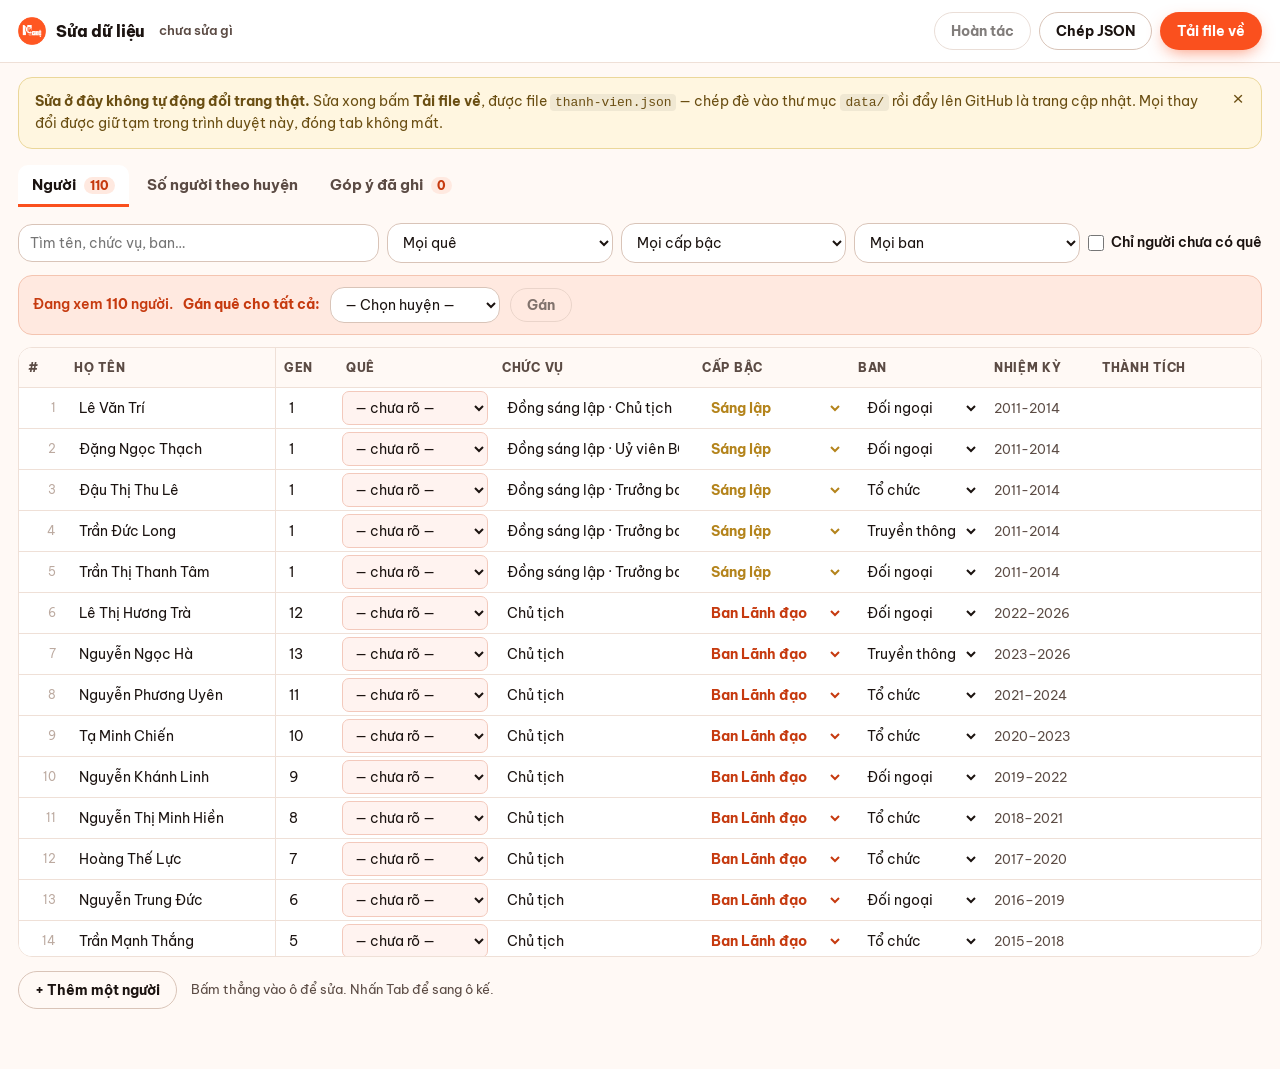
==== admin.html @ afedc141 "Bản đồ: bỏ Bảng vàng và hộp rê chuột, thêm trang sửa dữ liệu và chế độ góp ý - ban-do: chỉ còn bản đ" ====
<!DOCTYPE html>
<html lang="vi">
<head>
<meta charset="utf-8">
<meta name="viewport" content="width=device-width, initial-scale=1">
<meta name="robots" content="noindex, nofollow">
<title>Sửa dữ liệu — 37FTU</title>
<link rel="icon" href="assets/logo.png">
<link rel="preconnect" href="https://fonts.googleapis.com">
<link rel="preconnect" href="https://fonts.gstatic.com" crossorigin>
<link href="https://fonts.googleapis.com/css2?family=Be+Vietnam+Pro:wght@400;500;600;700;800&family=Bricolage+Grotesque:opsz,wght@12..96,600;12..96,800&display=swap" rel="stylesheet">
<link rel="stylesheet" href="styles.css">
<link rel="stylesheet" href="admin.css">
</head>
<body class="ad-body">

<header class="ad-dinh">
  <div class="ad-dinh-trai">
    <a class="hieu" href="ban-do.html"><img src="assets/logo.png" alt="">Sửa dữ liệu</a>
    <span class="ad-trang-thai" id="trang-thai">đang nạp…</span>
  </div>
  <div class="ad-dinh-phai">
    <button class="nut nut-vien" id="nut-hoan" type="button" disabled>Hoàn tác</button>
    <button class="nut nut-vien" id="nut-chep" type="button">Chép JSON</button>
    <button class="nut nut-chinh" id="nut-tai" type="button">Tải file về</button>
  </div>
</header>

<div class="ad-nhac" id="ad-nhac">
  <b>Sửa ở đây không tự động đổi trang thật.</b>
  Sửa xong bấm <b>Tải file về</b>, được file <code>thanh-vien.json</code> — chép đè vào
  thư mục <code>data/</code> rồi đẩy lên GitHub là trang cập nhật.
  Mọi thay đổi được giữ tạm trong trình duyệt này, đóng tab không mất.
  <button class="ad-nhac-dong" id="an-nhac" type="button" aria-label="Đóng">×</button>
</div>

<nav class="ad-tab" role="tablist">
  <button role="tab" aria-selected="true" data-tab="nguoi">Người <span class="ad-dem" id="dem-nguoi">0</span></button>
  <button role="tab" aria-selected="false" data-tab="huyen">Số người theo huyện</button>
  <button role="tab" aria-selected="false" data-tab="gopy">Góp ý đã ghi <span class="ad-dem" id="dem-gopy">0</span></button>
</nav>

<!-- ============================ NGƯỜI ============================ -->
<main class="ad-vung" id="tab-nguoi">

  <div class="ad-loc">
    <input id="loc-tim" type="search" placeholder="Tìm tên, chức vụ, ban…" aria-label="Tìm người">
    <select id="loc-que" aria-label="Lọc theo quê"><option value="">Mọi quê</option></select>
    <select id="loc-nhom" aria-label="Lọc theo cấp bậc"><option value="">Mọi cấp bậc</option></select>
    <select id="loc-ban" aria-label="Lọc theo ban"><option value="">Mọi ban</option></select>
    <label class="ad-hop"><input type="checkbox" id="loc-thieu-que"> Chỉ người chưa có quê</label>
  </div>

  <!-- Gán quê hàng loạt: 429 người mà bấm từng ô thì ngồi cả buổi -->
  <div class="ad-hangloat" id="hang-loat" hidden>
    <span>Đang xem <b id="hl-so">0</b> người.</span>
    <label for="hl-que">Gán quê cho tất cả:</label>
    <select id="hl-que"><option value="">— Chọn huyện —</option></select>
    <button class="nut nut-vien" id="hl-lam" type="button" disabled>Gán</button>
  </div>

  <div class="ad-bang-boc">
    <table class="ad-bang" id="bang-nguoi">
      <thead>
        <tr>
          <th class="c-stt">#</th>
          <th class="c-ten">Họ tên</th>
          <th class="c-gen">Gen</th>
          <th class="c-que">Quê</th>
          <th class="c-cv">Chức vụ</th>
          <th class="c-nhom">Cấp bậc</th>
          <th class="c-ban">Ban</th>
          <th class="c-nk">Nhiệm kỳ</th>
          <th class="c-tt">Thành tích</th>
          <th class="c-ln">Lời nhắn</th>
          <th class="c-lh">Link Facebook</th>
          <th class="c-xoa"></th>
        </tr>
      </thead>
      <tbody id="than-nguoi"></tbody>
    </table>
    <p class="ad-trong" id="nguoi-trong" hidden>Không có ai khớp bộ lọc.</p>
  </div>

  <div class="ad-duoi">
    <button class="nut nut-vien" id="them-nguoi" type="button">+ Thêm một người</button>
    <span class="ad-ghi">Bấm thẳng vào ô để sửa. Nhấn Tab để sang ô kế.</span>
  </div>
</main>

<!-- ============================ HUYỆN ============================ -->
<main class="ad-vung" id="tab-huyen" hidden>
  <div class="ad-nhac ad-nhac-nho">
    Cột <b>Tự đếm</b> = người có quê đó trong bảng Người, cộng thành viên thường không nêu
    tên mà <code>tools/tu-sheet.py</code> đã đếm từ sheet. Cột <b>Ghi đè</b> để khi CLB biết
    tổng số thật lớn hơn — ví dụ có 34 người Yên Thành nhưng sheet mới có 8.
    Để trống thì bản đồ lấy số tự đếm.
  </div>
  <div class="ad-bang-boc">
    <table class="ad-bang ad-bang-hep">
      <thead>
        <tr><th>Huyện, thành, thị</th><th class="c-so">Tự đếm</th><th class="c-so">Ghi đè</th><th class="c-so">Bản đồ hiện</th></tr>
      </thead>
      <tbody id="than-huyen"></tbody>
    </table>
  </div>
</main>

<!-- ============================ GÓP Ý ============================ -->
<main class="ad-vung" id="tab-gopy" hidden>
  <div class="ad-nhac ad-nhac-nho">
    Mở bất kỳ trang nào với đuôi <code>?gopy=1</code> — ví dụ
    <a href="ban-do.html?gopy=1" target="_blank" rel="noopener"><code>ban-do.html?gopy=1</code></a> —
    rồi bấm vào đúng khối nội dung muốn sửa để ghi chú thẳng vào đó.
    Ghi chú gom hết về đây. Bấm <b>Chép tất cả</b> rồi dán vào khung chat là xong.
  </div>
  <div class="ad-duoi" style="margin:0 0 14px">
    <button class="nut nut-chinh" id="gy-chep" type="button">Chép tất cả góp ý</button>
    <button class="nut nut-vien" id="gy-xoa" type="button">Xoá hết</button>
  </div>
  <div id="gy-ds" class="gy-ds"></div>
  <p class="ad-trong" id="gy-trong">Chưa có góp ý nào.</p>
</main>

<div class="ad-bao" id="ad-bao" hidden></div>

<script src="config.js"></script>
<script src="gop-y.js"></script>
<script src="admin.js"></script>
</body>
</html>
---- styles.css ----
/* 37FTU — Tuyển thành viên Gen 16 | nhận diện: cam #FA501E */
:root{
  color-scheme: light;
  --cam:#FA501E; --cam-dam:#C63A0F; --cam-nhat:#FFE9E0;
  --muc:#1B1310; --muc-nhat:#5B4B44;
  --giay:#FFF9F5; --trang:#FFFFFF;
  --vien:#EFE0D7; --vien-dam:#D9C4B8;
  --r:14px; --r-lon:24px;
  --bong:0 1px 2px rgba(27,19,16,.04), 0 8px 24px -12px rgba(27,19,16,.18);
  --font:'Be Vietnam Pro',system-ui,-apple-system,'Segoe UI',sans-serif;
  --font-tieu-de:'Bricolage Grotesque',var(--font);
}
*,*::before,*::after{box-sizing:border-box}
/* thuộc tính hidden phải thắng mọi display trong CSS, nếu không thì
   những khối đặt display:grid/flex sẽ không ẩn đi được */
[hidden]{display:none!important}
html{scroll-behavior:smooth;-webkit-text-size-adjust:100%}
body{
  margin:0;font-family:var(--font);color:var(--muc);background:var(--giay);
  font-size:16.5px;line-height:1.65;-webkit-font-smoothing:antialiased;
}
img{max-width:100%;display:block}
a{color:inherit}
h1,h2,h3,h4{font-family:var(--font-tieu-de);font-weight:800;line-height:1.1;letter-spacing:-.02em;margin:0}
h2{font-size:clamp(1.75rem,4.2vw,2.9rem)}
h3{font-size:1.2rem;letter-spacing:-.01em}
p{margin:0 0 1em}
.khung{width:min(1140px,100% - 32px);margin-inline:auto}
.hep{width:min(760px,100% - 32px);margin-inline:auto}
section{padding:clamp(56px,8vw,104px) 0}
.nhan{
  display:inline-flex;align-items:center;gap:8px;font-size:.78rem;font-weight:700;
  text-transform:uppercase;letter-spacing:.14em;color:var(--cam-dam);margin-bottom:14px;
}
.nhan::before{content:"";width:22px;height:2px;background:var(--cam);border-radius:2px}
.dan-de{color:var(--muc-nhat);font-size:1.05rem;max-width:62ch}

/* ---------- Nút ---------- */
.nut{
  display:inline-flex;align-items:center;justify-content:center;gap:10px;
  padding:14px 26px;border-radius:999px;border:1.5px solid transparent;
  font-family:var(--font);font-size:1rem;font-weight:700;text-decoration:none;cursor:pointer;
  transition:transform .15s ease, box-shadow .15s ease, background .15s ease;
}
.nut-chinh{background:var(--cam);color:#fff;box-shadow:0 6px 18px -6px rgba(250,80,30,.7)}
.nut-chinh:hover{transform:translateY(-2px);box-shadow:0 12px 26px -8px rgba(250,80,30,.75)}
.nut-vien{background:transparent;color:var(--muc);border-color:var(--vien-dam)}
.nut-vien:hover{border-color:var(--cam);color:var(--cam-dam)}
.nut[disabled]{opacity:.55;cursor:not-allowed;transform:none!important}

/* ---------- Thanh điều hướng ---------- */
.dinh{
  position:sticky;top:0;z-index:50;background:rgba(255,249,245,.88);
  backdrop-filter:blur(12px);border-bottom:1px solid var(--vien);
}
.dinh .khung{display:flex;align-items:center;gap:20px;height:64px}
.hieu{display:flex;align-items:center;gap:10px;text-decoration:none;font-weight:800;letter-spacing:-.01em}
.hieu img{width:34px;height:34px;object-fit:contain}
.menu{display:none;gap:26px;margin-left:auto;font-size:.95rem;font-weight:600}
.menu a{text-decoration:none;color:var(--muc-nhat)}
.menu a:hover{color:var(--cam-dam)}
.dinh .nut{padding:10px 20px;font-size:.92rem;margin-left:auto}
.menu + .nut{margin-left:0}
@media(min-width:900px){.menu{display:flex}}

/* ---------- Hero ---------- */
.hero{position:relative;overflow:hidden;background:var(--muc);color:#fff;isolation:isolate}
.hero img.nen{
  position:absolute;inset:0;width:100%;height:100%;object-fit:cover;
  opacity:.42;z-index:-2;filter:saturate(1.05)
}
.hero::after{
  content:"";position:absolute;inset:0;z-index:-1;
  background:linear-gradient(175deg,rgba(27,19,16,.55) 0%,rgba(27,19,16,.72) 55%,rgba(198,58,15,.88) 100%);
}
.hero .khung{padding:clamp(64px,11vw,132px) 0 clamp(48px,7vw,84px)}
.hero h1{font-size:clamp(2.6rem,9vw,5.4rem);max-width:15ch}
.hero .phu{color:rgba(255,255,255,.86);max-width:56ch;margin-top:18px;font-size:clamp(1rem,2.2vw,1.15rem)}
.the-he-chip{
  display:inline-flex;align-items:center;gap:10px;padding:8px 16px;border-radius:999px;
  background:rgba(255,255,255,.12);border:1px solid rgba(255,255,255,.22);
  font-size:.85rem;font-weight:700;letter-spacing:.08em;text-transform:uppercase;margin-bottom:22px;
}
.cham{width:8px;height:8px;border-radius:50%;background:#7BE495;box-shadow:0 0 0 0 rgba(123,228,149,.7);animation:tho 2s infinite}
@keyframes tho{70%{box-shadow:0 0 0 9px rgba(123,228,149,0)}100%{box-shadow:0 0 0 0 rgba(123,228,149,0)}}
.hero-nut{display:flex;flex-wrap:wrap;gap:12px;margin-top:30px}
.hero .nut-vien{color:#fff;border-color:rgba(255,255,255,.4)}
.hero .nut-vien:hover{border-color:#fff;color:#fff;background:rgba(255,255,255,.08)}

/* ---------- Đếm ngược ---------- */
.dem-nguoc{display:flex;gap:10px;margin-top:34px;flex-wrap:wrap}
.o-dem{
  min-width:74px;padding:12px 8px;text-align:center;border-radius:var(--r);
  background:rgba(255,255,255,.1);border:1px solid rgba(255,255,255,.18);
}
.o-dem b{display:block;font-family:var(--font-tieu-de);font-size:1.9rem;line-height:1;font-variant-numeric:tabular-nums}
.o-dem span{font-size:.7rem;text-transform:uppercase;letter-spacing:.1em;opacity:.75}
.dem-chu{font-size:.85rem;opacity:.8;margin-top:10px}

/* ---------- Dải số liệu ---------- */
.so-lieu{background:var(--muc);color:#fff;padding:0}
.so-lieu .khung{display:grid;grid-template-columns:repeat(2,1fr);gap:1px;background:rgba(255,255,255,.12);
  border-radius:var(--r-lon);overflow:hidden;transform:translateY(-38px);box-shadow:var(--bong)}
.so-lieu div{background:var(--muc);padding:24px 18px;text-align:center}
.so-lieu b{display:block;font-family:var(--font-tieu-de);font-size:clamp(1.8rem,5vw,2.6rem);color:var(--cam)}
.so-lieu span{font-size:.82rem;color:rgba(255,255,255,.7)}
@media(min-width:760px){.so-lieu .khung{grid-template-columns:repeat(4,1fr)}}

/* ---------- Thẻ ---------- */
.the{
  background:var(--trang);border:1px solid var(--vien);border-radius:var(--r-lon);
  padding:26px;box-shadow:var(--bong);
}
.luoi{display:grid;gap:18px}
@media(min-width:700px){.luoi-2{grid-template-columns:repeat(2,1fr)}}
@media(min-width:900px){.luoi-3{grid-template-columns:repeat(3,1fr)}.luoi-4{grid-template-columns:repeat(4,1fr)}}

.gia-tri .the{position:relative;padding-top:30px}
.gia-tri .the::before{
  content:attr(data-so);position:absolute;top:18px;right:22px;
  font-family:var(--font-tieu-de);font-size:2.6rem;color:var(--cam-nhat);line-height:1
}
.gia-tri h3{margin-bottom:8px}
.gia-tri p{color:var(--muc-nhat);font-size:.95rem;margin:0}

.bon-t{display:grid;gap:12px;margin-top:28px}
@media(min-width:700px){.bon-t{grid-template-columns:repeat(4,1fr)}}
.bon-t div{border-left:3px solid var(--cam);padding:4px 0 4px 14px}
.bon-t b{display:block;font-family:var(--font-tieu-de);font-size:1.1rem}
.bon-t span{font-size:.9rem;color:var(--muc-nhat)}

/* ---------- Các ban ---------- */
.ban{display:flex;flex-direction:column;gap:14px}
.ban .biet-danh{font-size:.8rem;font-weight:700;letter-spacing:.1em;text-transform:uppercase;color:var(--cam-dam)}
.ban h3{font-size:1.45rem}
.ban .tom-tat{font-weight:600;color:var(--muc);margin:0}
.ban p{font-size:.95rem;color:var(--muc-nhat);margin:0}
.ban ul{margin:0;padding-left:18px;font-size:.93rem;color:var(--muc-nhat)}
.ban ul li{margin-bottom:4px}
.ban .hop-voi{
  margin-top:auto;padding:12px 14px;background:var(--cam-nhat);border-radius:var(--r);
  font-size:.9rem;font-weight:600;color:var(--cam-dam)
}

/* ---------- Lộ trình ---------- */
.lo-trinh{display:grid;gap:0}
.buoc{display:grid;grid-template-columns:auto 1fr;gap:20px;padding-bottom:30px;position:relative}
.buoc::before{content:"";position:absolute;left:21px;top:46px;bottom:-4px;width:2px;background:var(--vien-dam)}
.buoc:last-child::before{display:none}
.buoc .so{
  width:44px;height:44px;border-radius:50%;display:grid;place-items:center;
  background:var(--cam);color:#fff;font-family:var(--font-tieu-de);font-size:1.1rem;
  box-shadow:0 0 0 6px var(--giay);z-index:1
}
.buoc .khi{font-size:.85rem;font-weight:700;color:var(--cam-dam);letter-spacing:.02em}
.buoc h3{margin:2px 0 6px}
.buoc p{font-size:.95rem;color:var(--muc-nhat);margin:0}

/* ---------- Nhận được ---------- */
.nhan-duoc{background:var(--muc);color:#fff}
.nhan-duoc h2{color:#fff}
.nhan-duoc .nhan{color:#FFB499}
.nhan-duoc .dan-de{color:rgba(255,255,255,.72)}
.nhan-duoc .the{background:rgba(255,255,255,.05);border-color:rgba(255,255,255,.14);box-shadow:none}
.nhan-duoc .the h3{color:#fff}
.nhan-duoc .the p{color:rgba(255,255,255,.72);font-size:.95rem;margin:8px 0 0}

/* ---------- Ảnh ---------- */
.anh-luoi{display:grid;grid-template-columns:repeat(2,1fr);gap:10px;margin-top:8px}
.anh-luoi img{width:100%;height:100%;object-fit:cover;border-radius:var(--r);aspect-ratio:4/3}
.anh-luoi a:first-child{grid-column:span 2}
.anh-luoi a:first-child img{aspect-ratio:16/9}
@media(min-width:760px){
  .anh-luoi{grid-template-columns:repeat(3,1fr)}
  .anh-luoi a:first-child{grid-column:span 2;grid-row:span 2}
  .anh-luoi a:first-child img{aspect-ratio:auto;height:100%}
}

/* ---------- FAQ ---------- */
details{border-bottom:1px solid var(--vien);padding:4px 0}
details summary{cursor:pointer;list-style:none;padding:16px 36px 16px 0;font-weight:700;position:relative}
details summary::-webkit-details-marker{display:none}
details summary::after{
  content:"+";position:absolute;right:6px;top:50%;transform:translateY(-50%);
  font-size:1.5rem;color:var(--cam);font-weight:400;line-height:1
}
details[open] summary::after{content:"–"}
details p{color:var(--muc-nhat);font-size:.96rem;padding-right:36px}

/* ---------- Biểu mẫu ---------- */
.form-vung{background:var(--cam-nhat)}
.form-hop{background:var(--trang);border:1px solid var(--vien);border-radius:var(--r-lon);padding:clamp(22px,4vw,40px);box-shadow:var(--bong)}
.hang{display:grid;gap:16px;margin-bottom:16px}
@media(min-width:640px){.hang-2{grid-template-columns:1fr 1fr}.hang-3{grid-template-columns:repeat(3,1fr)}}
label{display:block;font-size:.88rem;font-weight:700;margin-bottom:6px}
label .sao{color:var(--cam)}
input,select,textarea{
  width:100%;padding:12px 14px;border:1.5px solid var(--vien-dam);border-radius:var(--r);
  font-family:var(--font);font-size:1rem;background:var(--trang);color:var(--muc);
}
input:focus,select:focus,textarea:focus{outline:none;border-color:var(--cam);box-shadow:0 0 0 3px rgba(250,80,30,.14)}
textarea{min-height:120px;resize:vertical}
.goi-y{font-size:.8rem;color:var(--muc-nhat);margin-top:5px}
.loi{font-size:.82rem;color:#C0341B;margin-top:5px;display:none;font-weight:600}
.co-loi input,.co-loi select,.co-loi textarea{border-color:#C0341B}
.co-loi .loi{display:block}
.dong-y{display:flex;gap:12px;align-items:flex-start;font-size:.9rem;font-weight:500;color:var(--muc-nhat)}
.dong-y input{width:20px;height:20px;flex:none;margin-top:2px;accent-color:var(--cam)}
.thong-bao{padding:14px 16px;border-radius:var(--r);font-size:.92rem;margin-bottom:18px;font-weight:600}
.tb-cho{background:#FFF4CC;border:1px solid #E8C55A;color:#7A5A00}
.tb-loi{background:#FDE8E4;border:1px solid #E9A392;color:#9B2C12}
.xong{text-align:center;padding:26px 10px}
.xong .dau{width:72px;height:72px;border-radius:50%;background:var(--cam);color:#fff;display:grid;place-items:center;margin:0 auto 18px;font-size:2rem}
.xong h3{font-size:1.6rem;margin-bottom:10px}

/* ---------- Chân trang ---------- */
footer{background:var(--muc);color:rgba(255,255,255,.7);padding:52px 0 34px;font-size:.92rem}
footer .khung{display:grid;gap:26px}
footer a{color:#fff;text-decoration:none;border-bottom:1px solid rgba(255,255,255,.3)}
footer .ten{font-family:var(--font-tieu-de);font-size:1.15rem;color:#fff;margin-bottom:6px}
@media(min-width:760px){footer .khung{grid-template-columns:1.4fr 1fr 1fr}}

.an{position:absolute;width:1px;height:1px;overflow:hidden;clip:rect(0 0 0 0);white-space:nowrap}

/* ---------- Sân chơi: đường dẫn sang các sản phẩm khác ---------- */
.sc-luoi{display:grid;gap:14px;margin-top:26px}
@media(min-width:680px){.sc-luoi{grid-template-columns:repeat(2,1fr)}}
@media(min-width:1040px){.sc-luoi{grid-template-columns:repeat(4,1fr)}}
.sc{padding:22px 20px;text-decoration:none;display:flex;flex-direction:column;gap:8px;
  transition:transform .15s ease,border-color .15s ease}
.sc:hover{transform:translateY(-3px);border-color:var(--cam)}
.sc-hinh{font-size:1.9rem;line-height:1}
.sc h3{font-size:1.15rem}
.sc p{font-size:.92rem;color:var(--muc-nhat);margin:0}
.sc-di{margin-top:auto;padding-top:10px;font-size:.88rem;font-weight:700;color:var(--cam-dam)}

/* =====================================================================
   HIỆU ỨNG (hieu-ung.js gắn các lớp này vào)
   Lưu ý: KHÔNG được ẩn sẵn bằng CSS. Lớp .hd chỉ do JS thêm vào, nên
   máy nào chặn JS thì nội dung vẫn hiện bình thường.
   ===================================================================== */
.hd{
  opacity:0;transform:translateY(18px);
  transition:opacity .55s cubic-bezier(.22,.8,.3,1), transform .55s cubic-bezier(.22,.8,.3,1);
  will-change:opacity,transform;
}
.hd-vao{opacity:1;transform:none}

/* Thanh trên cùng: phẳng khi ở đỉnh, có bóng khi đã cuộn */
.dinh{transition:box-shadow .25s ease, background-color .25s ease, border-color .25s ease}
.dinh-cuon{box-shadow:0 10px 30px -18px rgba(0,0,0,.4)}

/* Thẻ nổi lên khi rê chuột — chỉ ở máy thật sự có chuột */
@media (hover:hover){
  .the,.sc{transition:transform .22s cubic-bezier(.22,.9,.3,1), box-shadow .22s ease, border-color .22s ease}
  .the:hover,.sc:hover{transform:translateY(-3px)}
}

/* Ai bật giảm chuyển động thì tắt sạch, kể cả khi JS đã kịp gắn lớp */
@media (prefers-reduced-motion: reduce){
  .hd,.hd-vao{opacity:1;transform:none;transition:none}
  .the:hover,.sc:hover{transform:none}
}

/* =====================================================================
   CHẾ ĐỘ GÓP Ý (gop-y.js) — chỉ bật khi địa chỉ có ?gopy=1
   ===================================================================== */
.gy-bat .gy-khoi{position:relative;cursor:crosshair}
.gy-bat .gy-khoi:hover{outline:2px dashed var(--cam);outline-offset:3px}
.gy-bat .gy-khoi.gy-dang-chon{outline:2px solid var(--cam);outline-offset:3px}
.gy-bat .gy-khoi:hover::after{
  content:'✎ góp ý';position:absolute;top:4px;right:4px;z-index:9;
  background:var(--cam);color:#fff;font-family:var(--font);font-size:.7rem;font-weight:800;
  letter-spacing:.05em;padding:3px 9px;border-radius:99px;pointer-events:none
}

.gy-form{
  margin:10px auto;width:min(520px,100% - 24px);z-index:40;position:relative;
  background:var(--trang);border:2px solid var(--cam);border-radius:var(--r);
  padding:14px 16px;box-shadow:0 18px 44px -18px rgba(0,0,0,.45);text-align:left
}
.gy-form-dau{font-size:.8rem;color:var(--muc-nhat);margin-bottom:8px}
.gy-form-dau b{color:var(--cam-dam)}
.gy-form textarea{
  width:100%;margin:0;padding:10px 12px;font-family:var(--font);font-size:.95rem;
  border:1px solid var(--vien-dam);border-radius:10px;resize:vertical;color:var(--muc);background:var(--trang)
}
.gy-form textarea:focus{border-color:var(--cam);outline:none;box-shadow:0 0 0 3px rgba(250,80,30,.13)}
.gy-form-nut{display:flex;gap:8px;margin-top:10px}
.gy-form-nut .nut{padding:8px 16px;font-size:.86rem}

.gy-bang{
  position:fixed;right:16px;bottom:16px;z-index:50;width:min(310px,calc(100vw - 32px));
  background:var(--trang);border:1px solid var(--vien-dam);border-radius:var(--r-lon);
  padding:15px 16px;box-shadow:0 22px 50px -20px rgba(0,0,0,.5);text-align:left
}
.gy-bang-dau{display:flex;align-items:baseline;justify-content:space-between;gap:10px}
.gy-bang-dau b{font-family:var(--font-tieu-de);font-size:1.02rem;color:var(--muc)}
.gy-bang-so{font-size:.78rem;font-weight:700;color:var(--cam-dam)}
.gy-bang-chu{font-size:.8rem;color:var(--muc-nhat);margin:6px 0 0;line-height:1.5}
.gy-bang ol{list-style:none;margin:10px 0 0;padding:0;display:grid;gap:6px;max-height:150px;overflow:auto}
.gy-bang li{font-size:.78rem;color:var(--muc-nhat);line-height:1.4;
  border-left:2px solid var(--cam-nhat);padding-left:8px}
.gy-bang li b{display:block;color:var(--muc);font-size:.76rem}
.gy-bang-nut{display:flex;gap:6px;flex-wrap:wrap;margin-top:12px}
.gy-bang-nut .nut{padding:7px 12px;font-size:.8rem;flex:1 1 auto;text-align:center}

@media print{ .gy-bang,.gy-form{display:none} }
---- admin.css ----
/* =====================================================================
   TRANG SỬA DỮ LIỆU — 37FTU
   Bảng rộng, chữ nhỏ, ưu tiên nhìn được nhiều dòng một lúc. Đây là chỗ
   làm việc chứ không phải trang để khoe, nên bỏ hết mọi thứ hoa hoè.
   ===================================================================== */
.ad-body{background:var(--giay);min-height:100vh;padding-bottom:60px}

/* ---------- Thanh trên ---------- */
.ad-dinh{
  position:sticky;top:0;z-index:20;display:flex;flex-wrap:wrap;gap:12px;
  align-items:center;justify-content:space-between;
  padding:12px 18px;background:var(--trang);border-bottom:1px solid var(--vien);
}
.ad-dinh-trai{display:flex;align-items:center;gap:14px;flex-wrap:wrap}
.ad-dinh .hieu{font-size:1rem}
.ad-dinh .hieu img{width:28px;height:28px}
.ad-dinh-phai{display:flex;gap:8px;flex-wrap:wrap}
.ad-dinh-phai .nut{padding:9px 16px;font-size:.88rem}
.ad-trang-thai{font-size:.82rem;color:var(--muc-nhat);font-weight:600}
.ad-trang-thai.co-doi{color:var(--cam-dam)}
.ad-trang-thai.co-doi::before{content:'● '}

/* ---------- Dải nhắc ---------- */
.ad-nhac{
  position:relative;margin:14px 18px 0;padding:13px 40px 13px 16px;
  background:#FFF6E0;border:1px solid #EBD79A;border-radius:var(--r);
  font-size:.88rem;line-height:1.55;color:#6A4E12;
}
.ad-nhac code{background:rgba(0,0,0,.06);padding:1px 5px;border-radius:4px;font-size:.92em}
.ad-nhac a{color:#6A4E12}
.ad-nhac-nho{margin:0 0 14px;font-size:.85rem}
.ad-nhac-dong{
  position:absolute;top:8px;right:10px;width:26px;height:26px;border-radius:50%;
  border:0;background:transparent;cursor:pointer;font-size:1.2rem;line-height:1;color:#6A4E12
}
.ad-nhac-dong:hover{background:rgba(0,0,0,.08)}

/* ---------- Tab ---------- */
.ad-tab{display:flex;gap:4px;padding:16px 18px 0;flex-wrap:wrap}
.ad-tab button{
  border:0;background:transparent;cursor:pointer;font-family:var(--font);
  font-size:.95rem;font-weight:700;color:var(--muc-nhat);
  padding:10px 14px;border-radius:10px 10px 0 0;border-bottom:3px solid transparent;
}
.ad-tab button:hover{color:var(--muc);background:rgba(0,0,0,.03)}
.ad-tab button[aria-selected="true"]{color:var(--muc);border-bottom-color:var(--cam);background:var(--trang)}
.ad-dem{
  display:inline-block;min-width:20px;padding:1px 6px;margin-left:5px;border-radius:99px;
  background:var(--cam-nhat);color:var(--cam-dam);font-size:.75rem;font-weight:800
}

.ad-vung{padding:16px 18px 0}

/* ---------- Bộ lọc ---------- */
.ad-loc{display:grid;gap:8px;margin-bottom:12px}
@media(min-width:900px){.ad-loc{grid-template-columns:1.6fr 1fr 1fr 1fr auto;align-items:center}}
.ad-loc input,.ad-loc select{padding:9px 11px;font-size:.9rem;margin:0}
.ad-hop{display:flex;align-items:center;gap:7px;font-size:.88rem;font-weight:600;white-space:nowrap;margin:0}
.ad-hop input{width:16px;height:16px;margin:0}

/* ---------- Gán hàng loạt ---------- */
.ad-hangloat{
  display:flex;flex-wrap:wrap;gap:10px;align-items:center;margin-bottom:12px;
  padding:11px 14px;background:var(--cam-nhat);border:1px solid #F4C4B0;border-radius:var(--r);
  font-size:.88rem;font-weight:600;color:var(--cam-dam);
}
.ad-hangloat select{width:auto;min-width:170px;padding:7px 10px;font-size:.88rem;margin:0}
.ad-hangloat label{margin:0;font-size:.88rem}
.ad-hangloat .nut{padding:7px 16px;font-size:.85rem}

/* ---------- Bảng ---------- */
.ad-bang-boc{
  background:var(--trang);border:1px solid var(--vien);border-radius:var(--r);
  overflow:auto;max-height:calc(100vh - 290px);
}
.ad-bang{width:100%;border-collapse:separate;border-spacing:0;font-size:.88rem;
  table-layout:fixed;min-width:1634px}
.ad-bang-hep{min-width:520px;table-layout:auto}
.ad-bang th{
  position:sticky;top:0;z-index:2;background:var(--giay);text-align:left;
  padding:10px 9px;font-size:.73rem;font-weight:800;letter-spacing:.06em;text-transform:uppercase;
  color:var(--muc-nhat);border-bottom:1px solid var(--vien);white-space:nowrap;
}
.ad-bang td{padding:3px 5px;border-bottom:1px solid var(--vien);vertical-align:middle}
.ad-bang tr:last-child td{border-bottom:0}
.ad-bang tbody tr:hover{background:#FFFCFA}
.ad-bang tr.vua-sua{background:var(--cam-nhat)}

/* Ô sửa: trông như chữ thường, chỉ hiện khung khi chạm vào */
.ad-bang input[type="text"],.ad-bang input[type="number"],.ad-bang input[type="url"],.ad-bang select{
  width:100%;margin:0;padding:6px 8px;font-size:.88rem;font-family:var(--font);
  border:1px solid transparent;border-radius:7px;background:transparent;color:var(--muc);
}
.ad-bang input:hover,.ad-bang select:hover{border-color:var(--vien-dam);background:var(--trang)}
.ad-bang input:focus,.ad-bang select:focus{
  border-color:var(--cam);background:var(--trang);outline:none;
  box-shadow:0 0 0 3px rgba(250,80,30,.13)
}
.ad-bang input::placeholder{color:transparent}
.ad-bang input:hover::placeholder,.ad-bang input:focus::placeholder{color:#BCAAA0}
.ad-bang input[type="number"]{-moz-appearance:textfield;appearance:textfield}
.ad-bang input[type="number"]::-webkit-inner-spin-button,
.ad-bang input[type="number"]::-webkit-outer-spin-button{-webkit-appearance:none;margin:0}
.ad-bang select{padding-right:4px;text-overflow:ellipsis}
.ad-bang td.o-thieu input,.ad-bang td.o-thieu select{background:#FFF3F0;border-color:#F3C9BC}

.c-stt{width:46px}
.ad-bang th.c-stt,.ad-bang td.o-stt{position:sticky;left:0;z-index:1;background:var(--trang)}
.ad-bang th.c-ten,.ad-bang td.o-ten{position:sticky;left:46px;z-index:1;background:var(--trang);
  box-shadow:1px 0 0 var(--vien)}
.ad-bang th.c-stt,.ad-bang th.c-ten{z-index:3;background:var(--giay)}
.ad-bang tbody tr:hover td.o-stt,.ad-bang tbody tr:hover td.o-ten{background:#FFFCFA}
.ad-bang tr.vua-sua td.o-stt,.ad-bang tr.vua-sua td.o-ten{background:var(--cam-nhat)}
.ad-bang td.o-stt{color:#BCAAA0;font-size:.78rem;text-align:right;padding-right:9px;font-variant-numeric:tabular-nums}
.c-ten{width:210px}
.c-gen{width:62px}
.c-que{width:156px}
.c-cv{width:200px}
.c-nhom{width:156px}
.c-ban{width:136px}
.c-nk{width:108px}
.c-tt{width:210px}
.c-ln{width:210px}
.c-lh{width:200px}
.c-xoa{width:40px}
.c-so{width:110px;text-align:right}
.ad-bang td.o-nk{color:var(--muc-nhat);font-size:.8rem;white-space:nowrap;padding-left:9px}
.ad-bang td.o-so{text-align:right;padding-right:12px;font-variant-numeric:tabular-nums}

.o-xoa{
  width:28px;height:28px;border-radius:7px;border:1px solid transparent;background:transparent;
  cursor:pointer;color:#C9B5AA;font-size:1.05rem;line-height:1
}
.o-xoa:hover{border-color:#E8A090;color:#C0392B;background:#FFF3F0}

/* Nhãn cấp bậc trong ô select */
.ad-bang select.bac-sl{color:#B4841C;font-weight:700}
.ad-bang select.bac-ld{color:var(--cam-dam);font-weight:700}
.ad-bang select.bac-ch{color:#3F6B5A;font-weight:700}

.ad-trong{padding:34px 16px;text-align:center;color:var(--muc-nhat);font-size:.92rem}
.ad-duoi{display:flex;gap:14px;align-items:center;flex-wrap:wrap;margin:14px 0 0}
.ad-duoi .nut{padding:9px 16px;font-size:.88rem}
.ad-ghi{font-size:.82rem;color:var(--muc-nhat)}

/* ---------- Góp ý ---------- */
.gy-ds{display:grid;gap:10px}
.gy-o{
  background:var(--trang);border:1px solid var(--vien);border-radius:var(--r);padding:13px 15px;
  display:grid;gap:6px
}
.gy-dau{display:flex;gap:10px;align-items:baseline;flex-wrap:wrap;font-size:.78rem;color:var(--muc-nhat)}
.gy-trang{font-weight:800;color:var(--cam-dam);text-transform:uppercase;letter-spacing:.06em}
.gy-moc{background:var(--giay);border:1px solid var(--vien);padding:2px 8px;border-radius:99px}
.gy-chu{font-size:.95rem;line-height:1.55;white-space:pre-wrap}
.gy-bo{
  justify-self:start;background:none;border:0;cursor:pointer;font-family:var(--font);
  font-size:.8rem;color:var(--muc-nhat);text-decoration:underline;text-underline-offset:3px;padding:0
}
.gy-bo:hover{color:#C0392B}

/* ---------- Báo nhỏ góc màn hình ---------- */
.ad-bao{
  position:fixed;left:50%;bottom:22px;transform:translateX(-50%);z-index:60;
  background:var(--muc);color:#fff;padding:11px 20px;border-radius:99px;
  font-size:.88rem;font-weight:600;box-shadow:0 14px 34px -14px rgba(0,0,0,.6)
}

@media(max-width:760px){
  .ad-bang-boc{max-height:none}
  .ad-dinh{position:static}
}
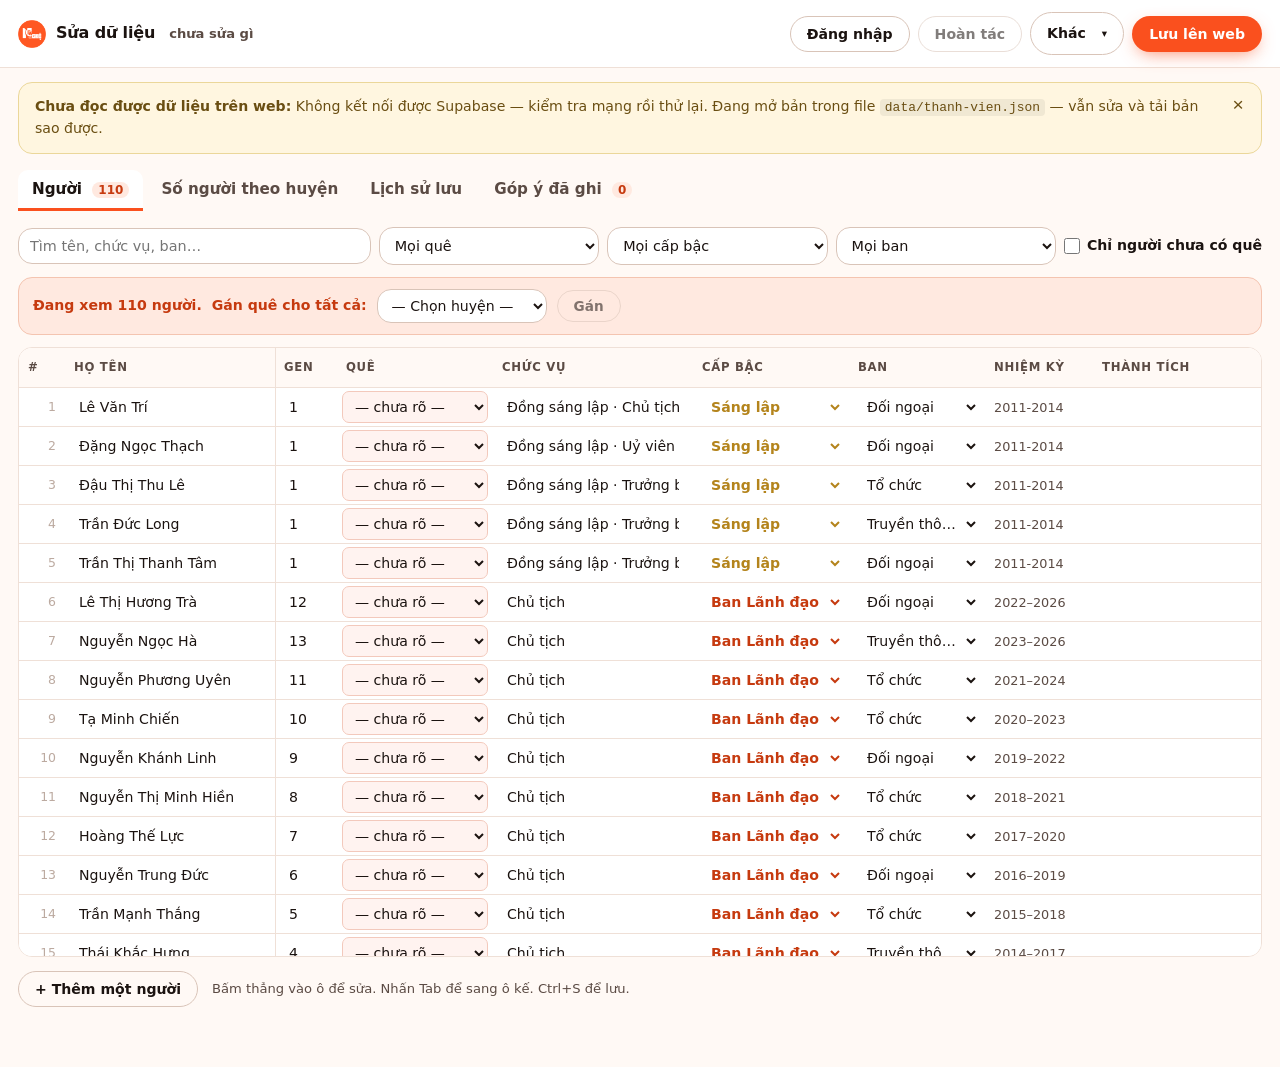
==== commit 84a45434: "Admin lưu thẳng lên web qua Supabase; vá hai lỗ hổng quyền trong schema - admin.html: đăng nhập tài " ====
--- a/admin.html
+++ b/admin.html
@@ -4,6 +4,10 @@
 <meta charset="utf-8">
 <meta name="viewport" content="width=device-width, initial-scale=1">
 <meta name="robots" content="noindex, nofollow">
+<!-- Trang có ô mật khẩu và giữ phiên đăng nhập: chỉ cho chạy script của chính trang,
+     chỉ cho gọi về Supabase. Có ai chèn được mã lạ vào dữ liệu thì mã đó cũng không chạy. -->
+<meta http-equiv="Content-Security-Policy" content="default-src 'self'; script-src 'self'; style-src 'self' 'unsafe-inline' https://fonts.googleapis.com; font-src https://fonts.gstatic.com; img-src 'self' data:; connect-src 'self' https://*.supabase.co; form-action 'none'; base-uri 'none'; object-src 'none'">
+<meta name="referrer" content="no-referrer">
 <title>Sửa dữ liệu — 37FTU</title>
 <link rel="icon" href="assets/logo.png">
 <link rel="preconnect" href="https://fonts.googleapis.com">
@@ -20,23 +24,30 @@
     <span class="ad-trang-thai" id="trang-thai">đang nạp…</span>
   </div>
   <div class="ad-dinh-phai">
+    <span class="ad-tk" id="ad-tk"></span>
     <button class="nut nut-vien" id="nut-hoan" type="button" disabled>Hoàn tác</button>
-    <button class="nut nut-vien" id="nut-chep" type="button">Chép JSON</button>
-    <button class="nut nut-chinh" id="nut-tai" type="button">Tải file về</button>
+    <details class="ad-them" id="ad-them">
+      <summary class="nut nut-vien">Khác</summary>
+      <div class="ad-them-menu">
+        <button type="button" id="nut-nap">Nạp file .json…<small>file tools/tu-sheet.py vừa sinh ra</small></button>
+        <button type="button" id="nut-tai">Tải bản sao .json<small>để cất giữ, hoặc chép vào data/</small></button>
+        <button type="button" id="nut-chep">Chép JSON</button>
+      </div>
+    </details>
+    <button class="nut nut-chinh" id="nut-luu" type="button">Lưu lên web</button>
+    <input type="file" id="o-nap" accept=".json,application/json" hidden>
   </div>
 </header>
 
 <div class="ad-nhac" id="ad-nhac">
-  <b>Sửa ở đây không tự động đổi trang thật.</b>
-  Sửa xong bấm <b>Tải file về</b>, được file <code>thanh-vien.json</code> — chép đè vào
-  thư mục <code>data/</code> rồi đẩy lên GitHub là trang cập nhật.
-  Mọi thay đổi được giữ tạm trong trình duyệt này, đóng tab không mất.
+  <span id="ad-nhac-chu">Đang nạp dữ liệu…</span>
   <button class="ad-nhac-dong" id="an-nhac" type="button" aria-label="Đóng">×</button>
 </div>
 
 <nav class="ad-tab" role="tablist">
   <button role="tab" aria-selected="true" data-tab="nguoi">Người <span class="ad-dem" id="dem-nguoi">0</span></button>
   <button role="tab" aria-selected="false" data-tab="huyen">Số người theo huyện</button>
+  <button role="tab" aria-selected="false" data-tab="lichsu">Lịch sử lưu</button>
   <button role="tab" aria-selected="false" data-tab="gopy">Góp ý đã ghi <span class="ad-dem" id="dem-gopy">0</span></button>
 </nav>
 
@@ -84,7 +95,7 @@
 
   <div class="ad-duoi">
     <button class="nut nut-vien" id="them-nguoi" type="button">+ Thêm một người</button>
-    <span class="ad-ghi">Bấm thẳng vào ô để sửa. Nhấn Tab để sang ô kế.</span>
+    <span class="ad-ghi">Bấm thẳng vào ô để sửa. Nhấn Tab để sang ô kế. Ctrl+S để lưu.</span>
   </div>
 </main>
 
@@ -106,6 +117,24 @@
   </div>
 </main>
 
+<!-- ============================ LỊCH SỬ ============================ -->
+<main class="ad-vung" id="tab-lichsu" hidden>
+  <div class="ad-nhac ad-nhac-nho">
+    Mỗi lần bấm <b>Lưu lên web</b> là một bản, giữ 100 bản gần nhất. Lỡ tay xoá nhầm thì
+    mở bản cũ ra, xem đúng rồi bấm <b>Lưu lên web</b> là trang quay về bản đó.
+  </div>
+  <div class="ad-nhac ad-nhac-nho ls-moi-hon" id="ls-moi-hon" hidden></div>
+  <div class="ad-bang-boc">
+    <table class="ad-bang ad-bang-hep">
+      <thead>
+        <tr><th class="c-so">Bản</th><th>Lúc lưu</th><th>Người lưu</th><th class="c-so">Số người nêu tên</th><th></th></tr>
+      </thead>
+      <tbody id="than-lichsu"></tbody>
+    </table>
+    <p class="ad-trong" id="ls-trong">Đang tải…</p>
+  </div>
+</main>
+
 <!-- ============================ GÓP Ý ============================ -->
 <main class="ad-vung" id="tab-gopy" hidden>
   <div class="ad-nhac ad-nhac-nho">
@@ -122,7 +151,24 @@
   <p class="ad-trong" id="gy-trong">Chưa có góp ý nào.</p>
 </main>
 
-<div class="ad-bao" id="ad-bao" hidden></div>
+<!-- ============================ ĐĂNG NHẬP ============================ -->
+<dialog class="ad-hop-thoai" id="hop-dang-nhap" aria-labelledby="dn-tieu-de">
+  <form id="form-dang-nhap" novalidate>
+    <h2 id="dn-tieu-de">Đăng nhập BTC</h2>
+    <p class="ad-hop-ghi">Tài khoản do người quản trị Supabase của CLB tạo. Chưa có thì nhắn họ.</p>
+    <label for="dn-email">Email</label>
+    <input id="dn-email" type="email" autocomplete="username" required>
+    <label for="dn-mk">Mật khẩu</label>
+    <input id="dn-mk" type="password" autocomplete="current-password" required>
+    <p class="ad-loi" id="dn-loi" role="alert" hidden></p>
+    <div class="ad-hop-nut">
+      <button class="nut nut-vien" type="button" id="dn-huy">Huỷ</button>
+      <button class="nut nut-chinh" type="submit" id="dn-vao">Đăng nhập</button>
+    </div>
+  </form>
+</dialog>
+
+<div class="ad-bao" id="ad-bao" role="status" hidden></div>
 
 <script src="config.js"></script>
 <script src="gop-y.js"></script>
--- a/admin.css
+++ b/admin.css
@@ -159,11 +159,73 @@
 }
 .gy-bo:hover{color:#C0392B}
 
+/* ---------- Tài khoản trên thanh đầu ---------- */
+.ad-dinh-phai{align-items:center}
+.ad-tk{display:flex;align-items:center;gap:8px;font-size:.84rem}
+.ad-tk:empty{display:none}
+.ad-tk-ten{
+  font-weight:700;color:#2F6B4F;background:#EAF5EE;border:1px solid #CFE6D8;
+  padding:5px 10px;border-radius:99px;max-width:190px;overflow:hidden;text-overflow:ellipsis;white-space:nowrap
+}
+.ad-tk-ten::before{content:'● ';font-size:.7rem}
+.ad-tk-ten.ad-tk-chua{color:var(--cam-dam);background:var(--cam-nhat);border-color:#F4C4B0}
+.ad-tk-ra{
+  background:none;border:0;cursor:pointer;font-family:var(--font);font-size:.8rem;
+  color:var(--muc-nhat);text-decoration:underline;text-underline-offset:3px;padding:0
+}
+.ad-tk-ra:hover{color:var(--cam-dam)}
+
+/* ---------- Menu "Khác" ---------- */
+/* styles.css có sẵn kiểu details cho phần hỏi-đáp ở trang chủ — gỡ hết ở đây */
+.ad-them{position:relative;border:0;padding:0}
+.ad-them summary{list-style:none;cursor:pointer;user-select:none;position:static;padding:9px 16px;font-weight:700}
+.ad-them summary::-webkit-details-marker{display:none}
+.ad-them summary::after,.ad-them[open] summary::after{
+  content:'▾';position:static;transform:none;margin-left:6px;font-size:.75em;color:inherit;
+  width:auto;height:auto;border:0;background:none;font-weight:inherit;line-height:inherit
+}
+.ad-them-menu{
+  position:absolute;right:0;top:calc(100% + 6px);z-index:30;min-width:250px;
+  background:var(--trang);border:1px solid var(--vien);border-radius:var(--r);
+  box-shadow:0 18px 40px -18px rgba(0,0,0,.35);padding:6px;display:grid
+}
+.ad-them-menu button{
+  text-align:left;background:none;border:0;border-radius:9px;cursor:pointer;padding:9px 11px;
+  font-family:var(--font);font-size:.88rem;font-weight:600;color:var(--muc)
+}
+.ad-them-menu button:hover{background:var(--giay)}
+.ad-them-menu small{display:block;font-weight:500;font-size:.76rem;color:var(--muc-nhat);margin-top:2px}
+
+/* ---------- Hộp đăng nhập ---------- */
+.ad-hop-thoai{
+  border:0;border-radius:var(--r-lon);padding:0;width:min(420px,calc(100vw - 32px));
+  box-shadow:0 30px 70px -20px rgba(0,0,0,.45);color:var(--muc)
+}
+.ad-hop-thoai::backdrop{background:rgba(30,18,12,.45)}
+.ad-hop-thoai form{padding:26px 26px 22px;display:grid;gap:6px}
+.ad-hop-thoai h2{font-size:1.4rem;margin:0}
+.ad-hop-ghi{font-size:.86rem;color:var(--muc-nhat);margin:0 0 10px;line-height:1.5}
+.ad-hop-thoai label{font-size:.84rem;font-weight:700;margin:6px 0 0}
+.ad-hop-thoai input{margin:0}
+.ad-loi{
+  margin:8px 0 0;padding:9px 12px;border-radius:10px;font-size:.86rem;font-weight:600;
+  background:#FFF3F0;border:1px solid #F3C9BC;color:#A5301A
+}
+.ad-hop-nut{display:flex;justify-content:flex-end;gap:8px;margin-top:14px}
+.ad-hop-nut .nut{padding:10px 18px;font-size:.9rem}
+
+/* ---------- Lịch sử lưu ---------- */
+.ls-mo{padding:6px 12px;font-size:.8rem}
+.ls-dang{font-size:.78rem;font-weight:800;color:#2F6B4F;background:#EAF5EE;padding:4px 10px;border-radius:99px;white-space:nowrap}
+#tab-lichsu .ad-trong .nut{padding:7px 14px;font-size:.84rem;margin-left:6px}
+.ls-moi-hon{background:var(--cam-nhat);border-color:#F4C4B0;color:var(--cam-dam)}
+
 /* ---------- Báo nhỏ góc màn hình ---------- */
 .ad-bao{
   position:fixed;left:50%;bottom:22px;transform:translateX(-50%);z-index:60;
-  background:var(--muc);color:#fff;padding:11px 20px;border-radius:99px;
-  font-size:.88rem;font-weight:600;box-shadow:0 14px 34px -14px rgba(0,0,0,.6)
+  background:var(--muc);color:#fff;padding:11px 20px;border-radius:18px;
+  font-size:.88rem;font-weight:600;box-shadow:0 14px 34px -14px rgba(0,0,0,.6);
+  width:max-content;max-width:calc(100vw - 32px);text-align:center;line-height:1.45
 }
 
 @media(max-width:760px){
